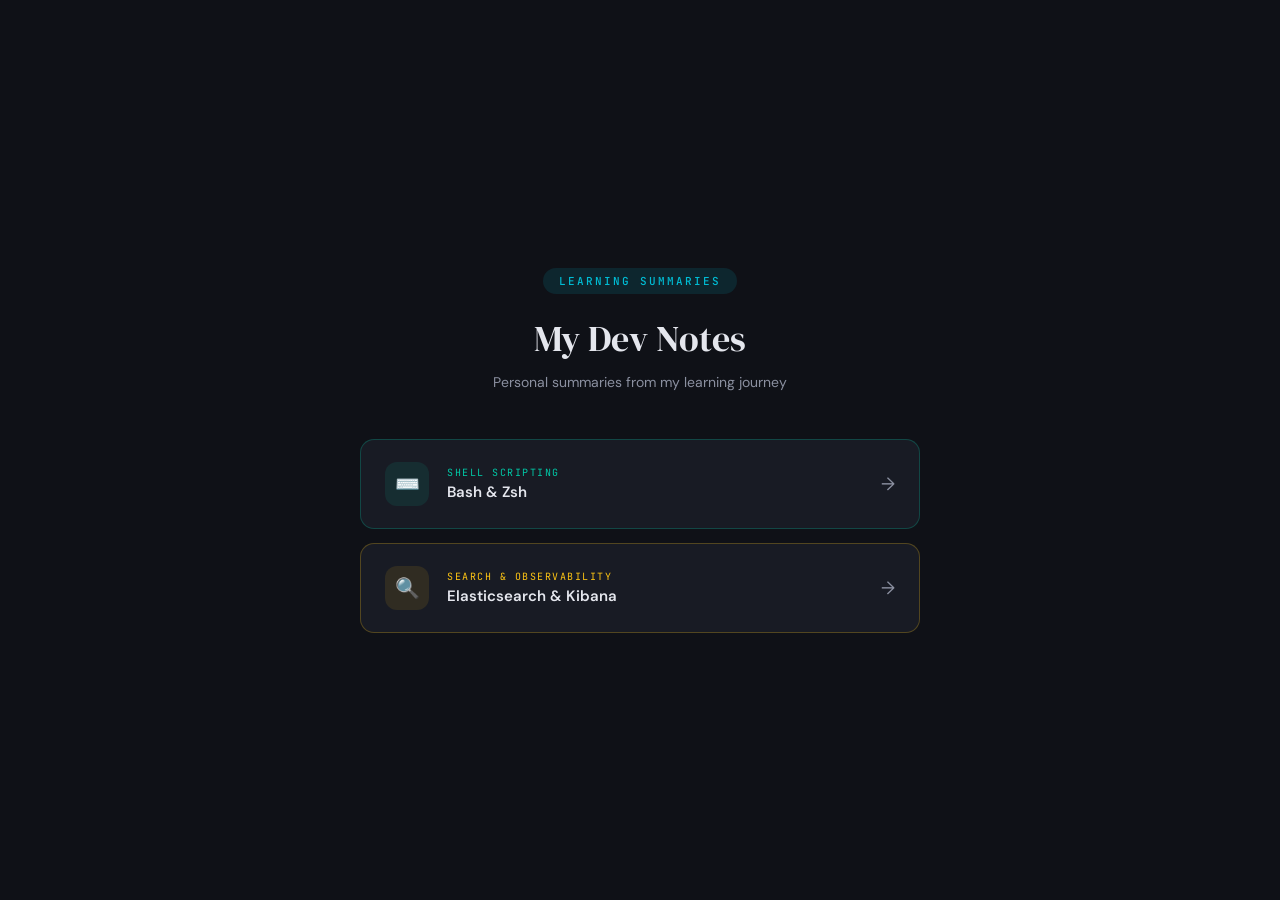
==== index.html @ 9da1d53a "initial pages" ====
<!DOCTYPE html>
<html lang="en">
<head>
<meta charset="UTF-8">
<meta name="viewport" content="width=device-width, initial-scale=1.0">
<title>Learning Summaries</title>
<link href="https://fonts.googleapis.com/css2?family=DM+Serif+Display&family=DM+Sans:wght@400;500;600;700&family=JetBrains+Mono:wght@400;500&display=swap" rel="stylesheet">
<style>
  * { margin: 0; padding: 0; box-sizing: border-box; }

  :root {
    --bg: #0f1117;
    --surface: #181b24;
    --surface-raised: #1e222d;
    --border: #2a2f3c;
    --text: #e4e6ed;
    --text-muted: #8b90a0;
    --accent: #00bcd4;
    --accent-soft: rgba(0, 188, 212, 0.12);
    --bash-green: #00c9a7;
    --bash-green-soft: rgba(0, 201, 167, 0.1);
    --elastic-yellow: #fec514;
    --elastic-yellow-soft: rgba(254, 197, 20, 0.1);
  }

  body {
    font-family: 'DM Sans', sans-serif;
    background: var(--bg);
    color: var(--text);
    min-height: 100vh;
    display: flex;
    align-items: center;
    justify-content: center;
    padding: 40px 20px;
  }

  .container {
    max-width: 560px;
    width: 100%;
    text-align: center;
  }

  /* Header */
  .header-badge {
    display: inline-block;
    font-family: 'JetBrains Mono', monospace;
    font-size: 11px;
    font-weight: 500;
    letter-spacing: 2px;
    text-transform: uppercase;
    color: var(--accent);
    background: var(--accent-soft);
    padding: 6px 16px;
    border-radius: 100px;
    margin-bottom: 20px;
  }

  h1 {
    font-family: 'DM Serif Display', serif;
    font-size: 36px;
    font-weight: 400;
    margin-bottom: 10px;
  }

  .subtitle {
    color: var(--text-muted);
    font-size: 14px;
    margin-bottom: 48px;
  }

  /* Buttons */
  .buttons {
    display: flex;
    flex-direction: column;
    gap: 14px;
  }

  .btn {
    display: flex;
    align-items: center;
    gap: 18px;
    background: var(--surface);
    border: 1px solid var(--border);
    border-radius: 14px;
    padding: 22px 24px;
    text-decoration: none;
    color: var(--text);
    transition: border-color 0.2s, background 0.2s, transform 0.15s;
    text-align: left;
  }

  .btn:hover {
    transform: translateY(-2px);
    background: var(--surface-raised);
  }

  .btn-icon {
    width: 44px;
    height: 44px;
    border-radius: 12px;
    display: flex;
    align-items: center;
    justify-content: center;
    font-size: 20px;
    flex-shrink: 0;
  }

  .btn-text .label {
    font-family: 'JetBrains Mono', monospace;
    font-size: 10px;
    letter-spacing: 1.5px;
    text-transform: uppercase;
    margin-bottom: 3px;
  }

  .btn-text .title {
    font-weight: 600;
    font-size: 15px;
  }

  .btn-arrow {
    margin-left: auto;
    color: var(--text-muted);
    font-size: 18px;
    flex-shrink: 0;
  }

  /* Per-button colors */
  .btn-bash { border-color: rgba(0, 201, 167, 0.25); }
  .btn-bash:hover { border-color: var(--bash-green); }
  .btn-bash .btn-icon { background: var(--bash-green-soft); }
  .btn-bash .label { color: var(--bash-green); }

  .btn-elastic { border-color: rgba(254, 197, 20, 0.25); }
  .btn-elastic:hover { border-color: var(--elastic-yellow); }
  .btn-elastic .btn-icon { background: var(--elastic-yellow-soft); }
  .btn-elastic .label { color: var(--elastic-yellow); }

  @media (max-width: 480px) {
    h1 { font-size: 28px; }
  }
</style>
</head>
<body>
<div class="container">

  <div class="header-badge">Learning Summaries</div>
  <h1>My Dev Notes</h1>
  <p class="subtitle">Personal summaries from my learning journey</p>

  <div class="buttons">

    <a href="./bash-zsh-summary.html" class="btn btn-bash">
      <div class="btn-icon">⌨️</div>
      <div class="btn-text">
        <div class="label">Shell Scripting</div>
        <div class="title">Bash & Zsh</div>
      </div>
      <div class="btn-arrow">→</div>
    </a>

    <a href="./elasticsearch-kibana-summary.html" class="btn btn-elastic">
      <div class="btn-icon">🔍</div>
      <div class="btn-text">
        <div class="label">Search & Observability</div>
        <div class="title">Elasticsearch & Kibana</div>
      </div>
      <div class="btn-arrow">→</div>
    </a>

  </div>

</div>
</body>
</html>
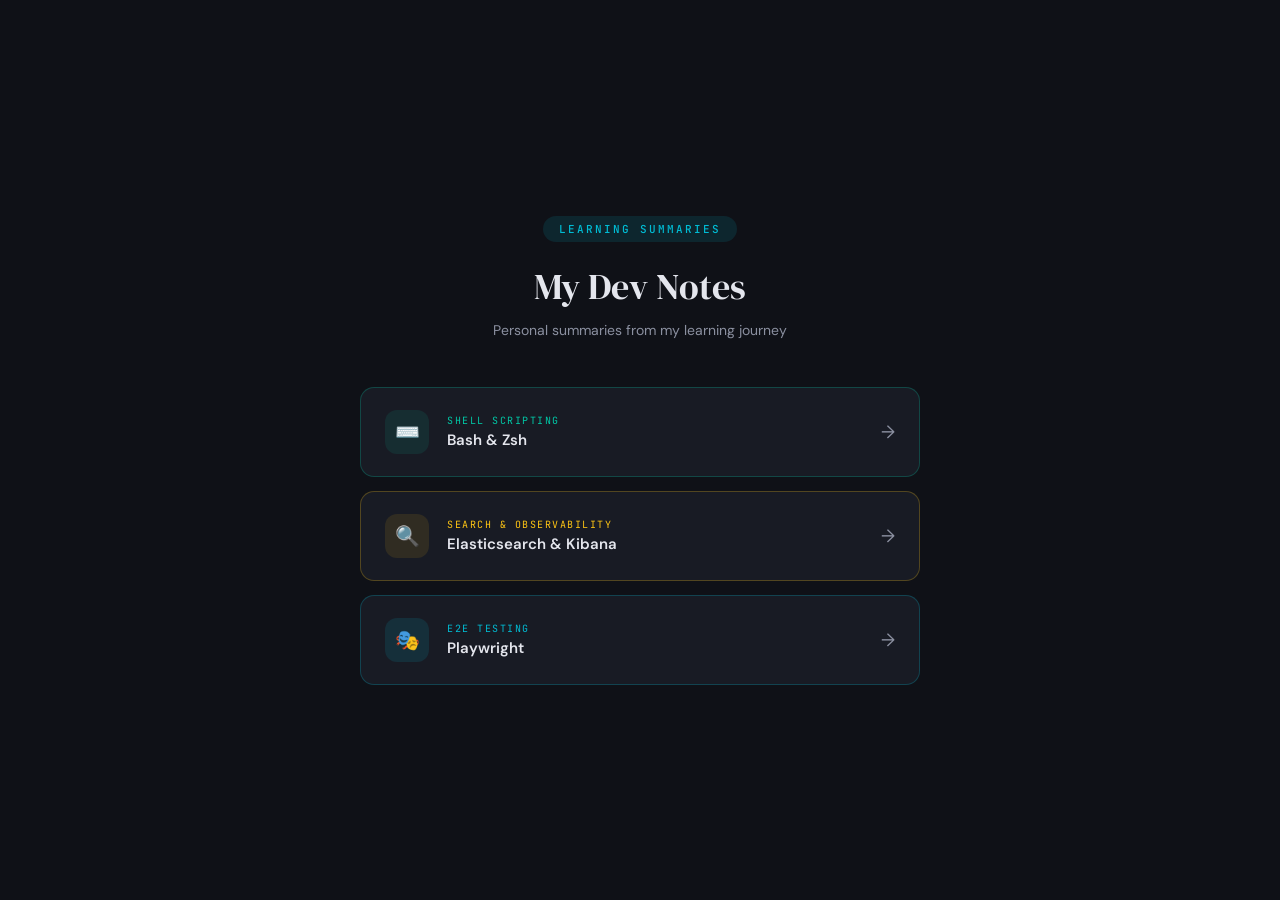
==== commit 66ae0681: "Playwright summary added" ====
--- a/index.html
+++ b/index.html
@@ -1,175 +1,49 @@
-<!DOCTYPE html>
+<!doctype html>
 <html lang="en">
-<head>
-<meta charset="UTF-8">
-<meta name="viewport" content="width=device-width, initial-scale=1.0">
-<title>Learning Summaries</title>
-<link href="https://fonts.googleapis.com/css2?family=DM+Serif+Display&family=DM+Sans:wght@400;500;600;700&family=JetBrains+Mono:wght@400;500&display=swap" rel="stylesheet">
-<style>
-  * { margin: 0; padding: 0; box-sizing: border-box; }
+  <head>
+    <meta charset="UTF-8" />
+    <meta name="viewport" content="width=device-width, initial-scale=1.0" />
+    <title>Learning Summaries</title>
+    <link
+      href="https://fonts.googleapis.com/css2?family=DM+Serif+Display&family=DM+Sans:wght@400;500;600;700&family=JetBrains+Mono:wght@400;500&display=swap"
+      rel="stylesheet"
+    />
+    <link rel="stylesheet" href="styles.css" />
+  </head>
+  <body class="page-index">
+    <div class="container">
+      <div class="header-badge">Learning Summaries</div>
+      <h1>My Dev Notes</h1>
+      <p class="subtitle">Personal summaries from my learning journey</p>
 
-  :root {
-    --bg: #0f1117;
-    --surface: #181b24;
-    --surface-raised: #1e222d;
-    --border: #2a2f3c;
-    --text: #e4e6ed;
-    --text-muted: #8b90a0;
-    --accent: #00bcd4;
-    --accent-soft: rgba(0, 188, 212, 0.12);
-    --bash-green: #00c9a7;
-    --bash-green-soft: rgba(0, 201, 167, 0.1);
-    --elastic-yellow: #fec514;
-    --elastic-yellow-soft: rgba(254, 197, 20, 0.1);
-  }
+      <div class="buttons">
+        <a href="./bash-zsh-summary.html" class="btn btn-bash">
+          <div class="btn-icon">⌨️</div>
+          <div class="btn-text">
+            <div class="label">Shell Scripting</div>
+            <div class="title">Bash & Zsh</div>
+          </div>
+          <div class="btn-arrow">→</div>
+        </a>
 
-  body {
-    font-family: 'DM Sans', sans-serif;
-    background: var(--bg);
-    color: var(--text);
-    min-height: 100vh;
-    display: flex;
-    align-items: center;
-    justify-content: center;
-    padding: 40px 20px;
-  }
+        <a href="./elasticsearch-kibana-summary.html" class="btn btn-elastic">
+          <div class="btn-icon">🔍</div>
+          <div class="btn-text">
+            <div class="label">Search & Observability</div>
+            <div class="title">Elasticsearch & Kibana</div>
+          </div>
+          <div class="btn-arrow">→</div>
+        </a>
 
-  .container {
-    max-width: 560px;
-    width: 100%;
-    text-align: center;
-  }
-
-  /* Header */
-  .header-badge {
-    display: inline-block;
-    font-family: 'JetBrains Mono', monospace;
-    font-size: 11px;
-    font-weight: 500;
-    letter-spacing: 2px;
-    text-transform: uppercase;
-    color: var(--accent);
-    background: var(--accent-soft);
-    padding: 6px 16px;
-    border-radius: 100px;
-    margin-bottom: 20px;
-  }
-
-  h1 {
-    font-family: 'DM Serif Display', serif;
-    font-size: 36px;
-    font-weight: 400;
-    margin-bottom: 10px;
-  }
-
-  .subtitle {
-    color: var(--text-muted);
-    font-size: 14px;
-    margin-bottom: 48px;
-  }
-
-  /* Buttons */
-  .buttons {
-    display: flex;
-    flex-direction: column;
-    gap: 14px;
-  }
-
-  .btn {
-    display: flex;
-    align-items: center;
-    gap: 18px;
-    background: var(--surface);
-    border: 1px solid var(--border);
-    border-radius: 14px;
-    padding: 22px 24px;
-    text-decoration: none;
-    color: var(--text);
-    transition: border-color 0.2s, background 0.2s, transform 0.15s;
-    text-align: left;
-  }
-
-  .btn:hover {
-    transform: translateY(-2px);
-    background: var(--surface-raised);
-  }
-
-  .btn-icon {
-    width: 44px;
-    height: 44px;
-    border-radius: 12px;
-    display: flex;
-    align-items: center;
-    justify-content: center;
-    font-size: 20px;
-    flex-shrink: 0;
-  }
-
-  .btn-text .label {
-    font-family: 'JetBrains Mono', monospace;
-    font-size: 10px;
-    letter-spacing: 1.5px;
-    text-transform: uppercase;
-    margin-bottom: 3px;
-  }
-
-  .btn-text .title {
-    font-weight: 600;
-    font-size: 15px;
-  }
-
-  .btn-arrow {
-    margin-left: auto;
-    color: var(--text-muted);
-    font-size: 18px;
-    flex-shrink: 0;
-  }
-
-  /* Per-button colors */
-  .btn-bash { border-color: rgba(0, 201, 167, 0.25); }
-  .btn-bash:hover { border-color: var(--bash-green); }
-  .btn-bash .btn-icon { background: var(--bash-green-soft); }
-  .btn-bash .label { color: var(--bash-green); }
-
-  .btn-elastic { border-color: rgba(254, 197, 20, 0.25); }
-  .btn-elastic:hover { border-color: var(--elastic-yellow); }
-  .btn-elastic .btn-icon { background: var(--elastic-yellow-soft); }
-  .btn-elastic .label { color: var(--elastic-yellow); }
-
-  @media (max-width: 480px) {
-    h1 { font-size: 28px; }
-  }
-</style>
-</head>
-<body>
-<div class="container">
-
-  <div class="header-badge">Learning Summaries</div>
-  <h1>My Dev Notes</h1>
-  <p class="subtitle">Personal summaries from my learning journey</p>
-
-  <div class="buttons">
-
-    <a href="./bash-zsh-summary.html" class="btn btn-bash">
-      <div class="btn-icon">⌨️</div>
-      <div class="btn-text">
-        <div class="label">Shell Scripting</div>
-        <div class="title">Bash & Zsh</div>
+        <a href="./playwright-summary.html" class="btn btn-playwright">
+          <div class="btn-icon">🎭</div>
+          <div class="btn-text">
+            <div class="label">E2E Testing</div>
+            <div class="title">Playwright</div>
+          </div>
+          <div class="btn-arrow">→</div>
+        </a>
       </div>
-      <div class="btn-arrow">→</div>
-    </a>
-
-    <a href="./elasticsearch-kibana-summary.html" class="btn btn-elastic">
-      <div class="btn-icon">🔍</div>
-      <div class="btn-text">
-        <div class="label">Search & Observability</div>
-        <div class="title">Elasticsearch & Kibana</div>
-      </div>
-      <div class="btn-arrow">→</div>
-    </a>
-
-  </div>
-
-</div>
-</body>
+    </div>
+  </body>
 </html>
--- a/styles.css
+++ b/styles.css
@@ -0,0 +1,620 @@
+/* Reset & Variables */
+* {
+  margin: 0;
+  padding: 0;
+  box-sizing: border-box;
+}
+
+:root {
+  --bg: #0f1117;
+  --surface: #181b24;
+  --surface-raised: #1e222d;
+  --border: #2a2f3c;
+  --text: #e4e6ed;
+  --text-muted: #8b90a0;
+  --accent: #00bcd4;
+  --accent-soft: rgba(0, 188, 212, 0.12);
+  --green: #00c9a7;
+  --green-soft: rgba(0, 201, 167, 0.1);
+  --yellow: #fec514;
+  --yellow-soft: rgba(254, 197, 20, 0.1);
+  --pink: #f04e98;
+  --pink-soft: rgba(240, 78, 152, 0.1);
+  --purple: #b48eff;
+  --purple-soft: rgba(180, 142, 255, 0.1);
+  --orange: #ff8a50;
+  --orange-soft: rgba(255, 138, 80, 0.1);
+}
+
+/* Base */
+body {
+  font-family: "DM Sans", sans-serif;
+  background: var(--bg);
+  color: var(--text);
+  line-height: 1.7;
+  padding: 40px 20px;
+}
+
+body.page-index {
+  display: flex;
+  align-items: center;
+  justify-content: center;
+  min-height: 100vh;
+  line-height: normal;
+}
+
+.container {
+  max-width: 820px;
+  margin: 0 auto;
+}
+
+body.page-index .container {
+  max-width: 560px;
+  width: 100%;
+  text-align: center;
+}
+
+/* Header badge */
+.header-badge {
+  display: inline-block;
+  font-family: "JetBrains Mono", monospace;
+  font-size: 11px;
+  font-weight: 500;
+  letter-spacing: 2px;
+  text-transform: uppercase;
+  color: var(--accent);
+  background: var(--accent-soft);
+  padding: 6px 16px;
+  border-radius: 100px;
+  margin-bottom: 20px;
+}
+
+/* ==================
+   INDEX PAGE
+   ================== */
+
+body.page-index h1 {
+  font-family: "DM Serif Display", serif;
+  font-size: 36px;
+  font-weight: 400;
+  margin-bottom: 10px;
+}
+
+.subtitle {
+  color: var(--text-muted);
+  font-size: 14px;
+  margin-bottom: 48px;
+}
+
+.buttons {
+  display: flex;
+  flex-direction: column;
+  gap: 14px;
+}
+
+.btn {
+  display: flex;
+  align-items: center;
+  gap: 18px;
+  background: var(--surface);
+  border: 1px solid var(--border);
+  border-radius: 14px;
+  padding: 22px 24px;
+  text-decoration: none;
+  color: var(--text);
+  transition:
+    border-color 0.2s,
+    background 0.2s,
+    transform 0.15s;
+  text-align: left;
+}
+
+.btn:hover {
+  transform: translateY(-2px);
+  background: var(--surface-raised);
+}
+
+.btn-icon {
+  width: 44px;
+  height: 44px;
+  border-radius: 12px;
+  display: flex;
+  align-items: center;
+  justify-content: center;
+  font-size: 20px;
+  flex-shrink: 0;
+}
+
+.btn-text .label {
+  font-family: "JetBrains Mono", monospace;
+  font-size: 10px;
+  letter-spacing: 1.5px;
+  text-transform: uppercase;
+  margin-bottom: 3px;
+}
+
+.btn-text .title {
+  font-weight: 600;
+  font-size: 15px;
+}
+
+.btn-arrow {
+  margin-left: auto;
+  color: var(--text-muted);
+  font-size: 18px;
+  flex-shrink: 0;
+}
+
+.btn-bash {
+  border-color: rgba(0, 201, 167, 0.25);
+}
+.btn-bash:hover {
+  border-color: var(--green);
+}
+.btn-bash .btn-icon {
+  background: var(--green-soft);
+}
+.btn-bash .label {
+  color: var(--green);
+}
+
+.btn-elastic {
+  border-color: rgba(254, 197, 20, 0.25);
+}
+.btn-elastic:hover {
+  border-color: var(--yellow);
+}
+.btn-elastic .btn-icon {
+  background: var(--yellow-soft);
+}
+.btn-elastic .label {
+  color: var(--yellow);
+}
+
+.btn-playwright {
+  border-color: rgba(0, 188, 212, 0.25);
+}
+.btn-playwright:hover {
+  border-color: var(--accent);
+}
+.btn-playwright .btn-icon {
+  background: var(--accent-soft);
+}
+.btn-playwright .label {
+  color: var(--accent);
+}
+
+/* ==================
+   CONTENT PAGES
+   ================== */
+
+/* Header */
+.header {
+  text-align: center;
+  margin-bottom: 56px;
+  padding: 48px 32px;
+  background: linear-gradient(
+    135deg,
+    var(--surface) 0%,
+    var(--surface-raised) 100%
+  );
+  border: 1px solid var(--border);
+  border-radius: 20px;
+  position: relative;
+  overflow: hidden;
+}
+
+.header::before {
+  content: "";
+  position: absolute;
+  top: -50%;
+  left: -50%;
+  width: 200%;
+  height: 200%;
+  pointer-events: none;
+}
+
+.header .header-badge {
+  position: relative;
+}
+
+.header h1 {
+  font-family: "DM Serif Display", serif;
+  font-size: 38px;
+  font-weight: 400;
+  line-height: 1.2;
+  margin-bottom: 12px;
+  position: relative;
+}
+
+.header p {
+  color: var(--text-muted);
+  font-size: 15px;
+  position: relative;
+}
+
+/* Sections */
+.section {
+  margin-bottom: 40px;
+}
+
+.section-header {
+  display: flex;
+  align-items: center;
+  gap: 14px;
+  margin-bottom: 20px;
+  padding-bottom: 12px;
+  border-bottom: 1px solid var(--border);
+}
+
+.section-icon {
+  width: 40px;
+  height: 40px;
+  border-radius: 12px;
+  display: flex;
+  align-items: center;
+  justify-content: center;
+  font-size: 18px;
+  flex-shrink: 0;
+}
+
+.section-header h2 {
+  font-family: "DM Serif Display", serif;
+  font-size: 22px;
+  font-weight: 400;
+}
+
+/* Cards */
+.card {
+  background: var(--surface);
+  border: 1px solid var(--border);
+  border-radius: 14px;
+  padding: 22px 24px;
+  margin-bottom: 12px;
+  transition: border-color 0.2s;
+}
+
+.card:hover {
+  border-color: #3a3f50;
+}
+
+.card-title {
+  font-weight: 600;
+  font-size: 15px;
+  margin-bottom: 8px;
+  display: flex;
+  align-items: center;
+  gap: 8px;
+}
+
+.card p,
+.card li {
+  color: var(--text-muted);
+  font-size: 14px;
+  line-height: 1.7;
+}
+
+.card ul {
+  list-style: none;
+  padding: 0;
+}
+
+.card ul li {
+  padding: 4px 0 4px 20px;
+  position: relative;
+}
+
+.card ul li::before {
+  content: "\2192";
+  position: absolute;
+  left: 0;
+  color: var(--accent);
+  font-size: 13px;
+}
+
+/* Concept grid */
+.concept-grid {
+  display: grid;
+  grid-template-columns: 1fr 1fr;
+  gap: 12px;
+  margin-bottom: 12px;
+}
+
+.concept-card {
+  background: var(--surface);
+  border: 1px solid var(--border);
+  border-radius: 14px;
+  padding: 18px 20px;
+}
+
+.concept-card .label {
+  font-family: "JetBrains Mono", monospace;
+  font-size: 11px;
+  letter-spacing: 1px;
+  text-transform: uppercase;
+  margin-bottom: 4px;
+}
+
+.concept-card .value {
+  color: var(--text-muted);
+  font-size: 13px;
+}
+
+/* Color utilities */
+.green-color {
+  color: var(--green);
+}
+.yellow-color {
+  color: var(--yellow);
+}
+.pink-color {
+  color: var(--pink);
+}
+.purple-color {
+  color: var(--purple);
+}
+.orange-color {
+  color: var(--orange);
+}
+.accent-color {
+  color: var(--accent);
+}
+
+.green-bg {
+  background: var(--green-soft);
+}
+.yellow-bg {
+  background: var(--yellow-soft);
+}
+.pink-bg {
+  background: var(--pink-soft);
+}
+.purple-bg {
+  background: var(--purple-soft);
+}
+.orange-bg {
+  background: var(--orange-soft);
+}
+.accent-bg {
+  background: var(--accent-soft);
+}
+
+/* Code blocks */
+.code-block {
+  background: var(--bg);
+  border: 1px solid var(--border);
+  border-radius: 10px;
+  padding: 16px 20px;
+  font-family: "JetBrains Mono", monospace;
+  font-size: 12.5px;
+  line-height: 1.8;
+  overflow-x: auto;
+  margin: 12px 0;
+  color: var(--text-muted);
+}
+
+.code-block .cmd {
+  color: var(--accent);
+}
+.code-block .flag {
+  color: var(--yellow);
+}
+.code-block .val {
+  color: var(--green);
+}
+.code-block .str {
+  color: var(--purple);
+}
+.code-block .var {
+  color: var(--orange);
+}
+.code-block .url {
+  color: var(--green);
+}
+.code-block .json {
+  color: var(--pink);
+}
+.code-block .comment {
+  color: #555a6e;
+  font-style: italic;
+}
+
+/* Inline code */
+code {
+  font-family: "JetBrains Mono", monospace;
+  font-size: 12px;
+  color: var(--accent);
+  background: var(--accent-soft);
+  padding: 1px 6px;
+  border-radius: 4px;
+}
+
+/* Analogy box */
+.analogy-box {
+  background: var(--surface-raised);
+  border-left: 3px solid var(--accent);
+  border-radius: 0 12px 12px 0;
+  padding: 18px 22px;
+  margin: 16px 0;
+}
+
+.analogy-box .analogy-label {
+  font-family: "JetBrains Mono", monospace;
+  font-size: 10px;
+  letter-spacing: 2px;
+  text-transform: uppercase;
+  color: var(--accent);
+  margin-bottom: 8px;
+}
+
+.analogy-box p {
+  color: var(--text-muted);
+  font-size: 14px;
+}
+
+/* Flow diagrams */
+.analogy-flow {
+  display: flex;
+  align-items: center;
+  justify-content: center;
+  gap: 12px;
+  padding: 16px 0;
+  flex-wrap: wrap;
+}
+
+.flow-box {
+  padding: 10px 18px;
+  border-radius: 10px;
+  font-size: 13px;
+  font-weight: 600;
+  text-align: center;
+  border: 1px solid var(--border);
+  background: var(--surface);
+}
+
+.arrow {
+  color: var(--text-muted);
+  font-size: 18px;
+}
+
+/* Tag */
+.tag {
+  display: inline-block;
+  font-family: "JetBrains Mono", monospace;
+  font-size: 11px;
+  padding: 3px 10px;
+  border-radius: 6px;
+  margin-right: 4px;
+  margin-bottom: 4px;
+}
+
+/* Divider */
+.divider {
+  height: 1px;
+  background: var(--border);
+  margin: 40px 0;
+}
+
+/* Reference table */
+.ref-table {
+  width: 100%;
+  border-collapse: collapse;
+  font-size: 13px;
+  margin: 12px 0;
+}
+
+.ref-table th {
+  background: var(--surface-raised);
+  color: var(--text-muted);
+  font-family: "JetBrains Mono", monospace;
+  font-size: 10px;
+  letter-spacing: 1px;
+  text-transform: uppercase;
+  padding: 10px 14px;
+  text-align: left;
+  border-bottom: 1px solid var(--border);
+}
+
+.ref-table td {
+  padding: 10px 14px;
+  border-bottom: 1px solid var(--border);
+  color: var(--text-muted);
+  vertical-align: top;
+}
+
+.ref-table tr:last-child td {
+  border-bottom: none;
+}
+
+.ref-table tr:hover td {
+  background: rgba(255, 255, 255, 0.02);
+}
+
+.ref-table td:first-child {
+  font-family: "JetBrains Mono", monospace;
+  color: var(--accent);
+  font-size: 12px;
+  white-space: nowrap;
+}
+
+/* Waterfall (APM traces) */
+.waterfall {
+  padding: 12px 0;
+}
+
+.waterfall-row {
+  display: flex;
+  align-items: center;
+  margin-bottom: 6px;
+  font-size: 13px;
+}
+
+.waterfall-label {
+  width: 160px;
+  font-family: "JetBrains Mono", monospace;
+  font-size: 11px;
+  color: var(--text-muted);
+  flex-shrink: 0;
+  text-align: right;
+  padding-right: 14px;
+}
+
+.waterfall-bar {
+  height: 22px;
+  border-radius: 4px;
+  position: relative;
+  display: flex;
+  align-items: center;
+  justify-content: flex-end;
+  padding-right: 8px;
+  font-family: "JetBrains Mono", monospace;
+  font-size: 10px;
+  color: rgba(255, 255, 255, 0.7);
+}
+
+/* Key takeaway */
+.takeaway {
+  border-radius: 16px;
+  padding: 28px;
+  text-align: center;
+  margin-top: 40px;
+}
+
+.takeaway h3 {
+  font-family: "DM Serif Display", serif;
+  font-size: 20px;
+  font-weight: 400;
+  margin-bottom: 12px;
+}
+
+.takeaway p {
+  color: var(--text-muted);
+  font-size: 14px;
+  max-width: 600px;
+  margin: 0 auto;
+}
+
+/* ==================
+   RESPONSIVE
+   ================== */
+
+@media (max-width: 600px) {
+  .concept-grid {
+    grid-template-columns: 1fr;
+  }
+  .header h1 {
+    font-size: 28px;
+  }
+  .analogy-flow {
+    flex-direction: column;
+  }
+  .analogy-flow .arrow {
+    transform: rotate(90deg);
+  }
+}
+
+@media (max-width: 480px) {
+  body.page-index h1 {
+    font-size: 28px;
+  }
+}
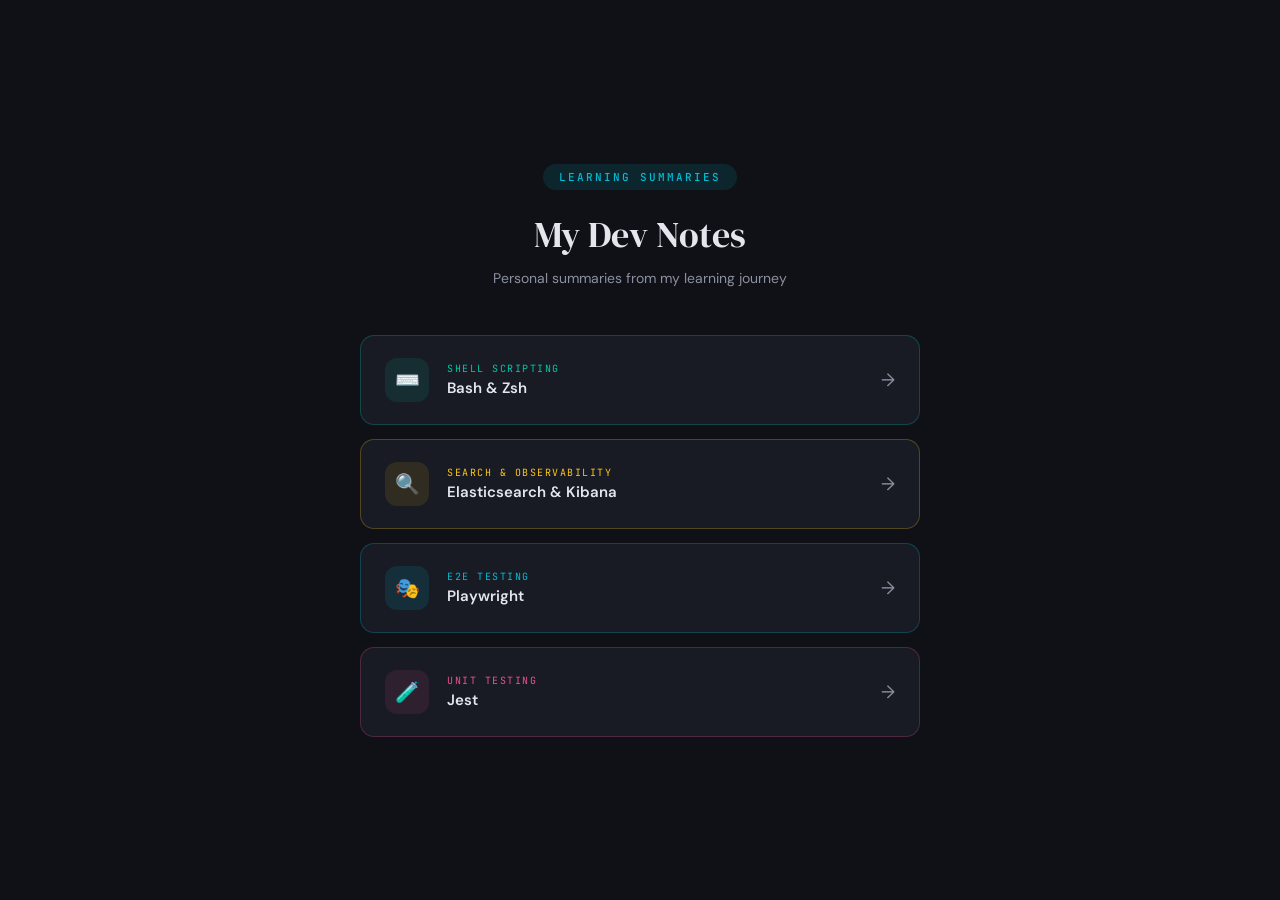
==== commit 8c767e9d: "jest unit test added (explained based on real spec)" ====
--- a/index.html
+++ b/index.html
@@ -43,6 +43,15 @@
           </div>
           <div class="btn-arrow">→</div>
         </a>
+
+        <a href="./jest-unit-test-summary.html" class="btn btn-jest">
+          <div class="btn-icon">🧪</div>
+          <div class="btn-text">
+            <div class="label">Unit Testing</div>
+            <div class="title">Jest</div>
+          </div>
+          <div class="btn-arrow">→</div>
+        </a>
       </div>
     </div>
   </body>
--- a/styles.css
+++ b/styles.css
@@ -184,6 +184,19 @@
   color: var(--accent);
 }
 
+.btn-jest {
+  border-color: rgba(240, 78, 152, 0.25);
+}
+.btn-jest:hover {
+  border-color: var(--pink);
+}
+.btn-jest .btn-icon {
+  background: var(--pink-soft);
+}
+.btn-jest .label {
+  color: var(--pink);
+}
+
 /* ==================
    CONTENT PAGES
    ================== */
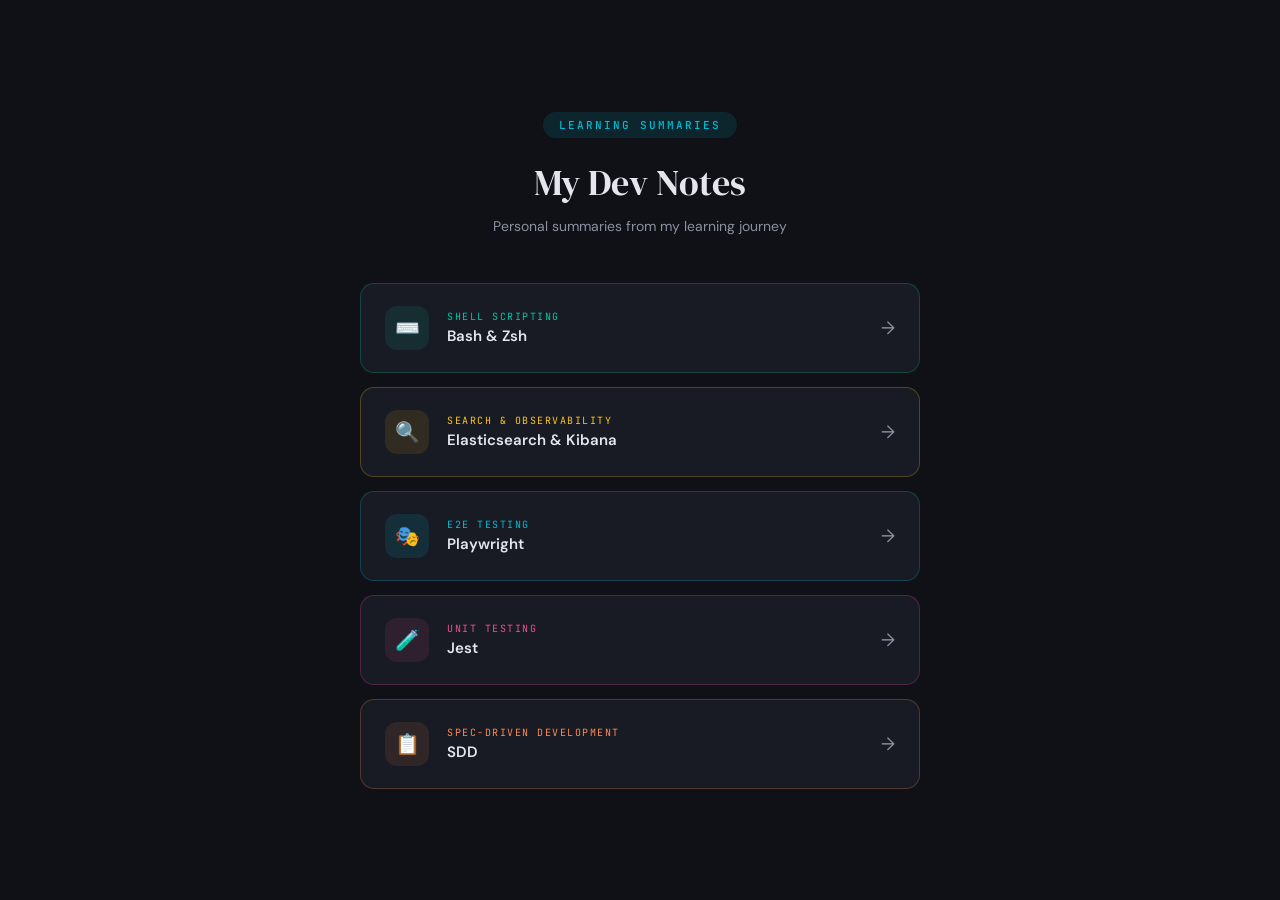
==== commit e1998026: "SDD summary added" ====
--- a/index.html
+++ b/index.html
@@ -52,6 +52,15 @@
           </div>
           <div class="btn-arrow">→</div>
         </a>
+
+        <a href="./sdd-summary.html" class="btn btn-sdd">
+          <div class="btn-icon">📋</div>
+          <div class="btn-text">
+            <div class="label">Spec-Driven Development</div>
+            <div class="title">SDD</div>
+          </div>
+          <div class="btn-arrow">→</div>
+        </a>
       </div>
     </div>
   </body>
--- a/styles.css
+++ b/styles.css
@@ -197,6 +197,19 @@
   color: var(--pink);
 }
 
+.btn-sdd {
+  border-color: rgba(255, 138, 80, 0.25);
+}
+.btn-sdd:hover {
+  border-color: var(--orange);
+}
+.btn-sdd .btn-icon {
+  background: var(--orange-soft);
+}
+.btn-sdd .label {
+  color: var(--orange);
+}
+
 /* ==================
    CONTENT PAGES
    ================== */
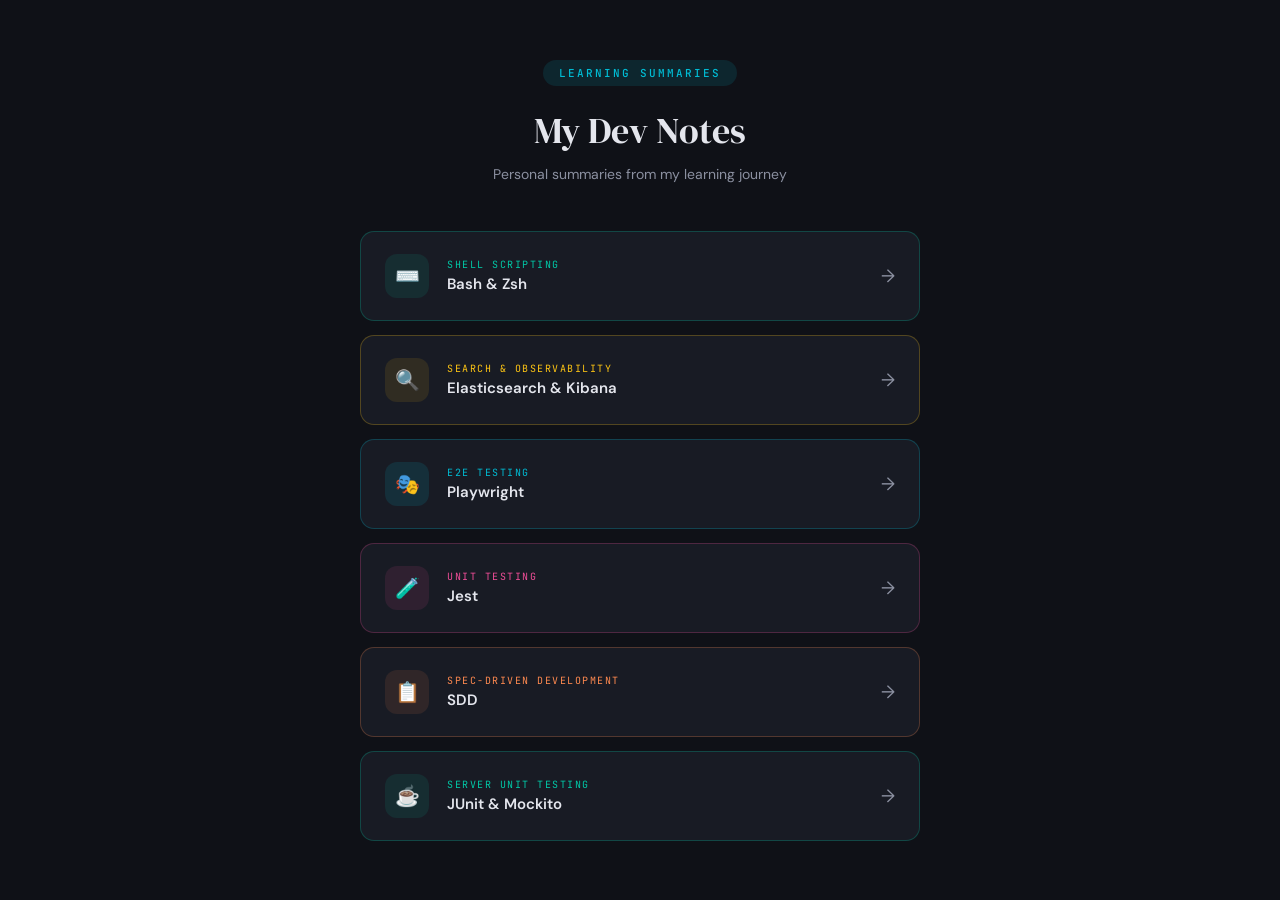
==== commit 1b8096ee: "JUnit-Mickito test summary added" ====
--- a/index.html
+++ b/index.html
@@ -61,6 +61,15 @@
           </div>
           <div class="btn-arrow">→</div>
         </a>
+
+        <a href="./junit-mockito-test-summary.html" class="btn btn-junit">
+          <div class="btn-icon">☕</div>
+          <div class="btn-text">
+            <div class="label">Server Unit Testing</div>
+            <div class="title">JUnit & Mockito</div>
+          </div>
+          <div class="btn-arrow">→</div>
+        </a>
       </div>
     </div>
   </body>
--- a/styles.css
+++ b/styles.css
@@ -210,6 +210,19 @@
   color: var(--orange);
 }
 
+.btn-junit {
+  border-color: rgba(0, 201, 167, 0.25);
+}
+.btn-junit:hover {
+  border-color: var(--green);
+}
+.btn-junit .btn-icon {
+  background: var(--green-soft);
+}
+.btn-junit .label {
+  color: var(--green);
+}
+
 /* ==================
    CONTENT PAGES
    ================== */
